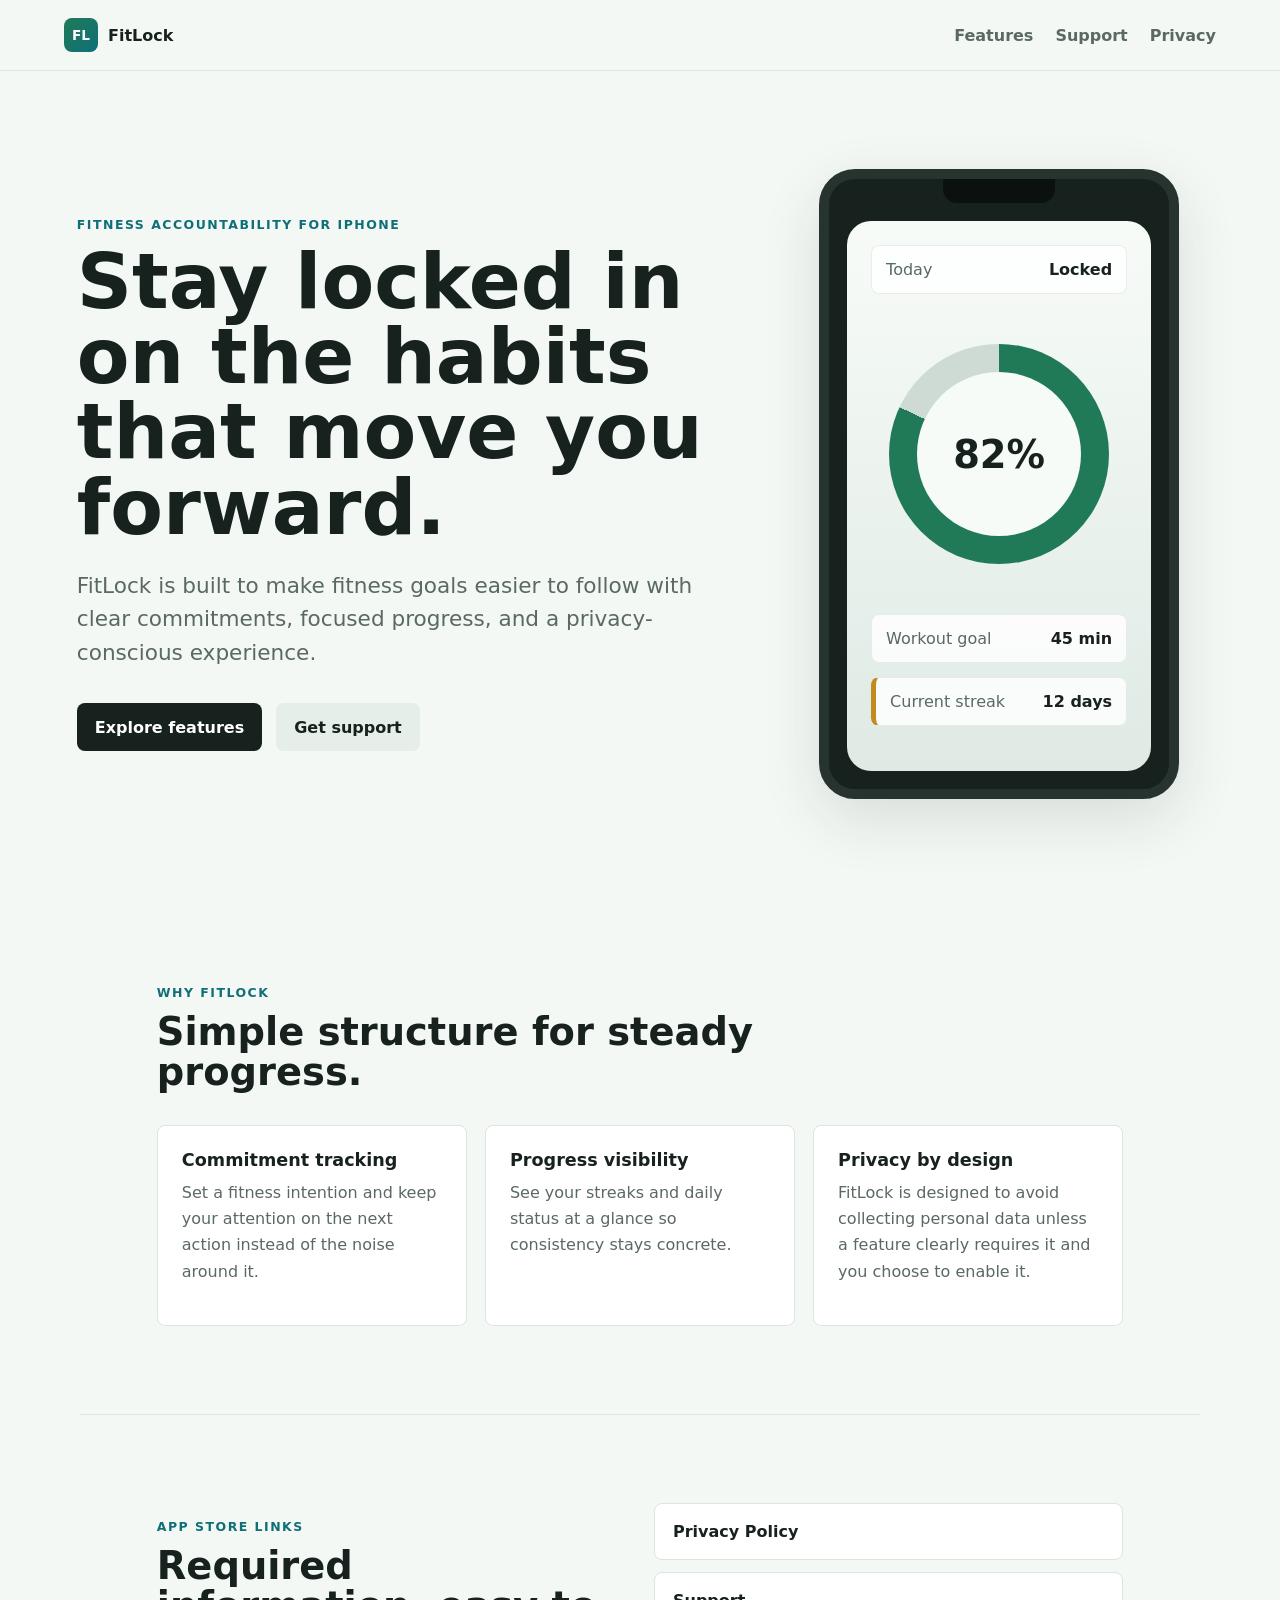
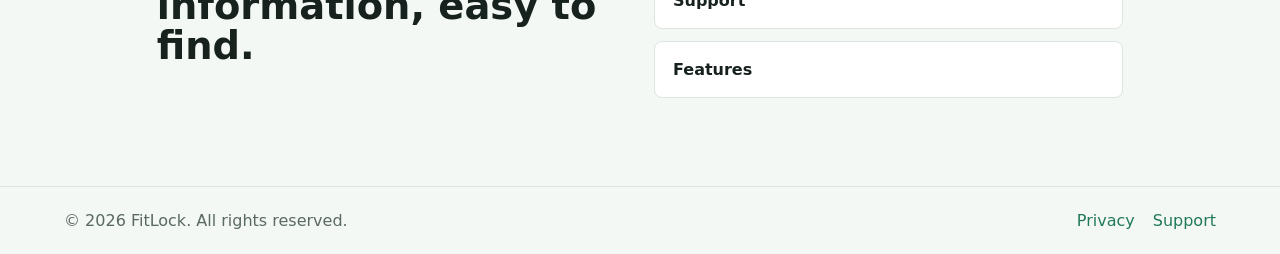
==== index.html @ aa61c19c "Initial commit" ====
<!doctype html>
<html lang="en">
  <head>
    <meta charset="utf-8">
    <meta name="viewport" content="width=device-width, initial-scale=1">
    <title>FitLock</title>
    <meta name="description" content="FitLock helps you stay consistent with simple fitness-focused accountability tools.">
    <link rel="stylesheet" href="styles.css">
  </head>
  <body>
    <header class="site-header">
      <a class="brand" href="index.html" aria-label="FitLock home">
        <span class="brand-mark" aria-hidden="true">FL</span>
        <span>FitLock</span>
      </a>
      <nav aria-label="Primary navigation">
        <a href="features.html">Features</a>
        <a href="support.html">Support</a>
        <a href="privacy.html">Privacy</a>
      </nav>
    </header>

    <main>
      <section class="hero">
        <div class="hero-copy">
          <p class="eyebrow">Fitness accountability for iPhone</p>
          <h1>Stay locked in on the habits that move you forward.</h1>
          <p class="lead">FitLock is built to make fitness goals easier to follow with clear commitments, focused progress, and a privacy-conscious experience.</p>
          <div class="actions">
            <a class="button primary" href="features.html">Explore features</a>
            <a class="button secondary" href="support.html">Get support</a>
          </div>
        </div>
        <div class="phone-preview" aria-label="FitLock app preview">
          <div class="phone-top"></div>
          <div class="preview-screen">
            <div class="metric-row">
              <span>Today</span>
              <strong>Locked</strong>
            </div>
            <div class="ring" aria-hidden="true">
              <span>82%</span>
            </div>
            <div class="mini-card">
              <span>Workout goal</span>
              <strong>45 min</strong>
            </div>
            <div class="mini-card accent">
              <span>Current streak</span>
              <strong>12 days</strong>
            </div>
          </div>
        </div>
      </section>

      <section class="section">
        <div class="section-heading">
          <p class="eyebrow">Why FitLock</p>
          <h2>Simple structure for steady progress.</h2>
        </div>
        <div class="feature-grid">
          <article class="card">
            <h3>Commitment tracking</h3>
            <p>Set a fitness intention and keep your attention on the next action instead of the noise around it.</p>
          </article>
          <article class="card">
            <h3>Progress visibility</h3>
            <p>See your streaks and daily status at a glance so consistency stays concrete.</p>
          </article>
          <article class="card">
            <h3>Privacy by design</h3>
            <p>FitLock is designed to avoid collecting personal data unless a feature clearly requires it and you choose to enable it.</p>
          </article>
        </div>
      </section>

      <section class="section split">
        <div>
          <p class="eyebrow">App Store links</p>
          <h2>Required information, easy to find.</h2>
        </div>
        <div class="link-list">
          <a href="privacy.html">Privacy Policy</a>
          <a href="support.html">Support</a>
          <a href="features.html">Features</a>
        </div>
      </section>
    </main>

    <footer class="site-footer">
      <p>&copy; 2026 FitLock. All rights reserved.</p>
      <div>
        <a href="privacy.html">Privacy</a>
        <a href="support.html">Support</a>
      </div>
    </footer>
  </body>
</html>
---- styles.css ----
:root {
  color-scheme: light;
  --ink: #17211d;
  --muted: #5a6962;
  --line: #dce5df;
  --panel: #ffffff;
  --wash: #f4f8f5;
  --green: #217a57;
  --teal: #0f6f78;
  --gold: #c58a1d;
  --shadow: 0 20px 60px rgba(23, 33, 29, 0.12);
}

* {
  box-sizing: border-box;
}

html {
  font-family: Inter, ui-sans-serif, system-ui, -apple-system, BlinkMacSystemFont, "Segoe UI", sans-serif;
  background: var(--wash);
  color: var(--ink);
}

body {
  margin: 0;
  min-height: 100vh;
}

a {
  color: var(--green);
  text-decoration: none;
}

a:hover {
  text-decoration: underline;
}

.site-header {
  align-items: center;
  background: rgba(244, 248, 245, 0.92);
  backdrop-filter: blur(14px);
  border-bottom: 1px solid var(--line);
  display: flex;
  justify-content: space-between;
  padding: 18px clamp(18px, 5vw, 64px);
  position: sticky;
  top: 0;
  z-index: 10;
}

.brand {
  align-items: center;
  color: var(--ink);
  display: inline-flex;
  font-weight: 800;
  gap: 10px;
  letter-spacing: 0;
}

.brand:hover {
  text-decoration: none;
}

.brand-mark {
  align-items: center;
  background: linear-gradient(135deg, var(--green), var(--teal));
  border-radius: 8px;
  color: #fff;
  display: inline-flex;
  font-size: 0.85rem;
  height: 34px;
  justify-content: center;
  width: 34px;
}

nav {
  display: flex;
  flex-wrap: wrap;
  gap: 8px 22px;
  justify-content: flex-end;
}

nav a {
  color: var(--muted);
  font-weight: 650;
}

nav a[aria-current="page"],
nav a:hover {
  color: var(--ink);
}

.hero {
  align-items: center;
  display: grid;
  gap: clamp(36px, 6vw, 84px);
  grid-template-columns: minmax(0, 1.1fr) minmax(280px, 0.7fr);
  min-height: calc(100vh - 74px);
  padding: clamp(48px, 7vw, 92px) clamp(18px, 6vw, 80px);
}

.hero-copy,
.page-hero,
.section,
.legal-content,
.support-panel {
  margin: 0 auto;
  max-width: 1120px;
}

.eyebrow {
  color: var(--teal);
  font-size: 0.78rem;
  font-weight: 800;
  letter-spacing: 0.12em;
  margin: 0 0 12px;
  text-transform: uppercase;
}

h1,
h2,
h3,
p {
  margin-top: 0;
}

h1 {
  font-size: clamp(2.5rem, 6vw, 5.8rem);
  line-height: 0.98;
  margin-bottom: 24px;
  max-width: 780px;
}

h2 {
  font-size: clamp(1.7rem, 3vw, 2.8rem);
  line-height: 1.05;
  margin-bottom: 16px;
}

h3 {
  font-size: 1.1rem;
  margin-bottom: 10px;
}

.lead {
  color: var(--muted);
  font-size: clamp(1.08rem, 2vw, 1.35rem);
  line-height: 1.55;
  max-width: 680px;
}

.actions {
  display: flex;
  flex-wrap: wrap;
  gap: 14px;
  margin-top: 34px;
}

.button {
  align-items: center;
  border-radius: 8px;
  display: inline-flex;
  font-weight: 800;
  justify-content: center;
  min-height: 48px;
  padding: 12px 18px;
}

.button:hover {
  text-decoration: none;
}

.button.primary {
  background: var(--ink);
  color: #fff;
}

.button.secondary {
  background: #e5eee8;
  color: var(--ink);
}

.phone-preview {
  background: #17211d;
  border: 10px solid #27332e;
  border-radius: 36px;
  box-shadow: var(--shadow);
  justify-self: center;
  max-width: 360px;
  min-height: 620px;
  padding: 18px;
  width: min(100%, 360px);
}

.phone-top {
  background: #0b110f;
  border-radius: 0 0 14px 14px;
  height: 24px;
  margin: -18px auto 18px;
  width: 112px;
}

.preview-screen {
  background: linear-gradient(180deg, #f7fbf8, #dfeae5);
  border-radius: 24px;
  min-height: 550px;
  padding: 24px;
}

.metric-row,
.mini-card {
  align-items: center;
  background: rgba(255, 255, 255, 0.82);
  border: 1px solid rgba(23, 33, 29, 0.08);
  border-radius: 8px;
  display: flex;
  justify-content: space-between;
  padding: 14px;
}

.metric-row span,
.mini-card span {
  color: var(--muted);
}

.ring {
  align-items: center;
  background: conic-gradient(var(--green) 0 82%, #cddbd4 82% 100%);
  border-radius: 50%;
  display: flex;
  height: 220px;
  justify-content: center;
  margin: 50px auto;
  position: relative;
  width: 220px;
}

.ring::after {
  background: #f7fbf8;
  border-radius: 50%;
  content: "";
  inset: 28px;
  position: absolute;
}

.ring span {
  color: var(--ink);
  font-size: 2.4rem;
  font-weight: 900;
  position: relative;
  z-index: 1;
}

.mini-card {
  margin-top: 14px;
}

.mini-card.accent {
  border-left: 5px solid var(--gold);
}

.section {
  padding: clamp(44px, 7vw, 88px) clamp(18px, 6vw, 80px);
}

.section-heading {
  max-width: 680px;
}

.feature-grid,
.content-grid {
  display: grid;
  gap: 18px;
  grid-template-columns: repeat(3, minmax(0, 1fr));
  margin-top: 32px;
}

.content-grid {
  grid-template-columns: repeat(2, minmax(0, 1fr));
  margin: 36px auto 0;
  max-width: 1120px;
  padding: 0 clamp(18px, 6vw, 80px) clamp(56px, 8vw, 96px);
}

.card {
  background: var(--panel);
  border: 1px solid var(--line);
  border-radius: 8px;
  padding: 24px;
}

.card p,
.legal-content p,
.support-panel p {
  color: var(--muted);
  line-height: 1.65;
}

.split {
  align-items: center;
  border-top: 1px solid var(--line);
  display: grid;
  gap: 28px;
  grid-template-columns: 1fr 1fr;
}

.link-list {
  display: grid;
  gap: 12px;
}

.link-list a {
  background: #fff;
  border: 1px solid var(--line);
  border-radius: 8px;
  color: var(--ink);
  font-weight: 800;
  padding: 18px;
}

.page {
  padding-top: clamp(42px, 7vw, 82px);
}

.page-hero {
  padding: 0 clamp(18px, 6vw, 80px);
}

.page-hero h1 {
  font-size: clamp(2.3rem, 5vw, 4.8rem);
}

.support-panel {
  align-items: center;
  background: var(--panel);
  border: 1px solid var(--line);
  border-radius: 8px;
  display: flex;
  gap: 22px;
  justify-content: space-between;
  margin-top: 34px;
  padding: 28px;
  width: calc(100% - clamp(36px, 12vw, 160px));
}

.legal-content {
  background: var(--panel);
  border: 1px solid var(--line);
  border-radius: 8px;
  margin-top: 34px;
  padding: clamp(24px, 4vw, 46px);
  width: calc(100% - clamp(36px, 12vw, 160px));
}

.legal-content h2 {
  font-size: 1.35rem;
  margin-top: 30px;
}

.legal-content h2:first-child {
  margin-top: 0;
}

.not-found {
  min-height: 100vh;
  padding: clamp(28px, 6vw, 64px);
}

.site-footer {
  align-items: center;
  border-top: 1px solid var(--line);
  color: var(--muted);
  display: flex;
  flex-wrap: wrap;
  gap: 18px;
  justify-content: space-between;
  padding: 24px clamp(18px, 5vw, 64px);
}

.site-footer p {
  margin: 0;
}

.site-footer div {
  display: flex;
  gap: 18px;
}

@media (max-width: 820px) {
  .site-header {
    align-items: flex-start;
    flex-direction: column;
    gap: 14px;
  }

  nav {
    justify-content: flex-start;
  }

  .hero,
  .split,
  .feature-grid,
  .content-grid {
    grid-template-columns: 1fr;
  }

  .hero {
    min-height: auto;
  }

  .phone-preview {
    min-height: 520px;
  }

  .preview-screen {
    min-height: 450px;
  }

  .ring {
    height: 180px;
    margin: 34px auto;
    width: 180px;
  }

  .support-panel {
    align-items: flex-start;
    flex-direction: column;
  }
}

@media (max-width: 520px) {
  h1 {
    font-size: 2.45rem;
  }

  .button {
    width: 100%;
  }

  .phone-preview {
    border-width: 8px;
    border-radius: 28px;
    min-height: 470px;
  }

  .preview-screen {
    min-height: 400px;
    padding: 18px;
  }

  .ring {
    height: 150px;
    width: 150px;
  }

  .ring span {
    font-size: 1.8rem;
  }
}
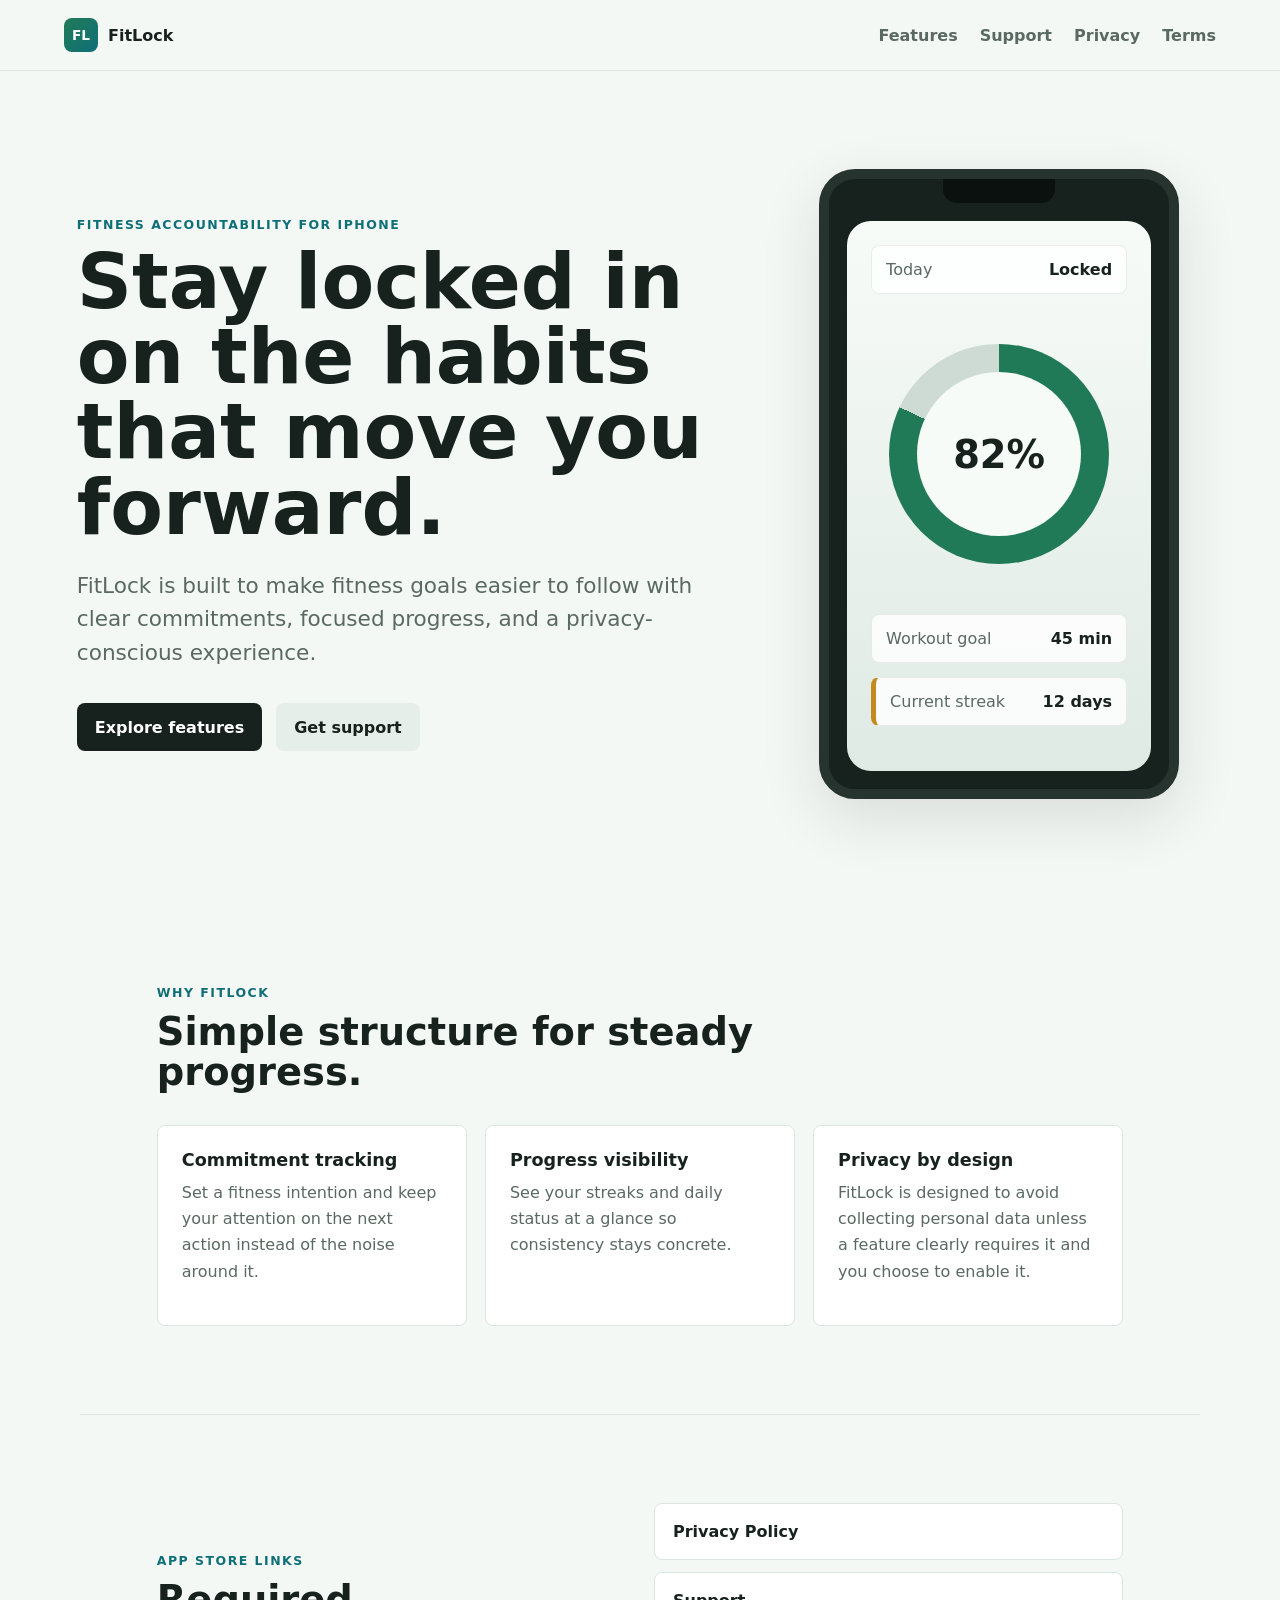
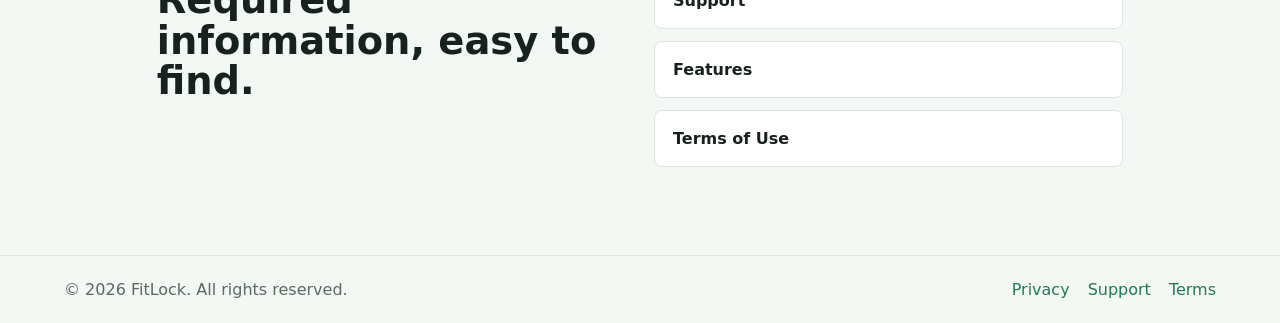
==== commit ffb78ad9: "eula" ====
--- a/index.html
+++ b/index.html
@@ -17,6 +17,7 @@
         <a href="features.html">Features</a>
         <a href="support.html">Support</a>
         <a href="privacy.html">Privacy</a>
+        <a href="terms.html">Terms</a>
       </nav>
     </header>
 
@@ -83,6 +84,7 @@
           <a href="privacy.html">Privacy Policy</a>
           <a href="support.html">Support</a>
           <a href="features.html">Features</a>
+          <a href="terms.html">Terms of Use</a>
         </div>
       </section>
     </main>
@@ -92,6 +94,7 @@
       <div>
         <a href="privacy.html">Privacy</a>
         <a href="support.html">Support</a>
+        <a href="terms.html">Terms</a>
       </div>
     </footer>
   </body>
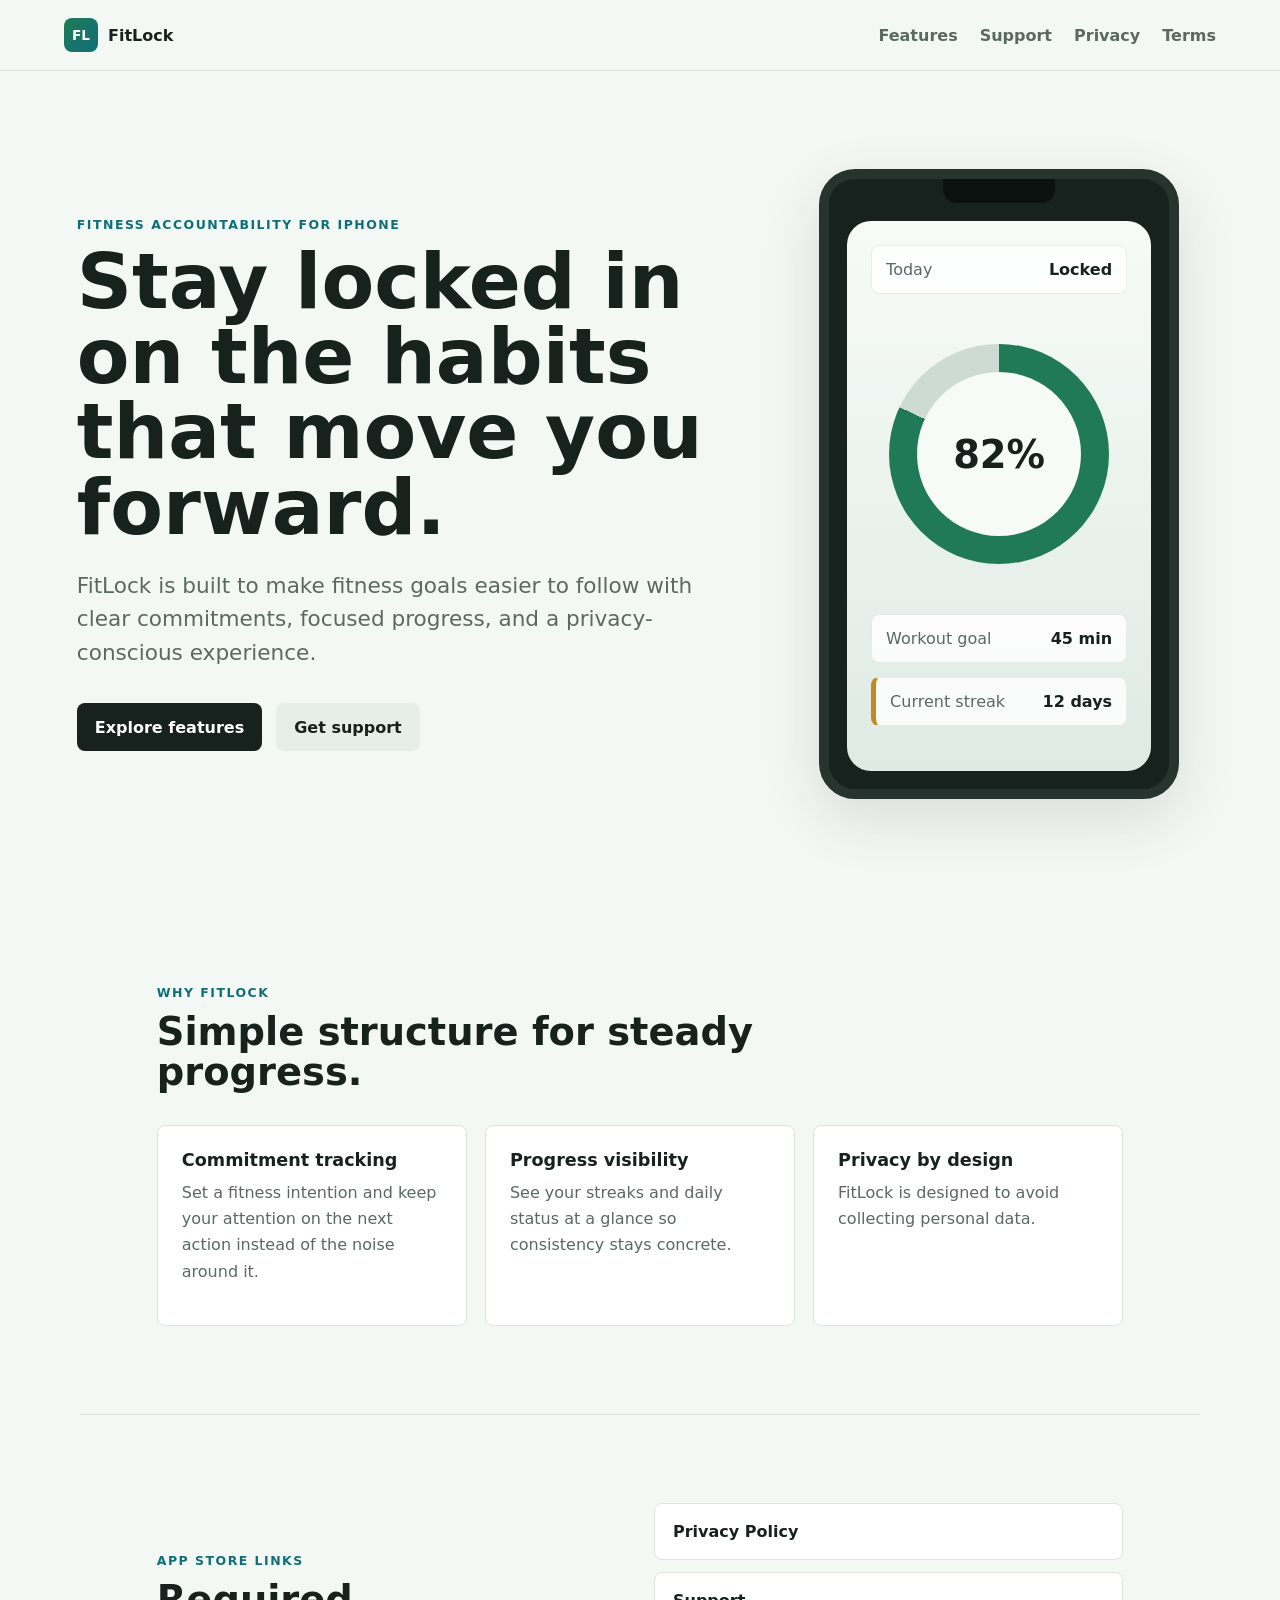
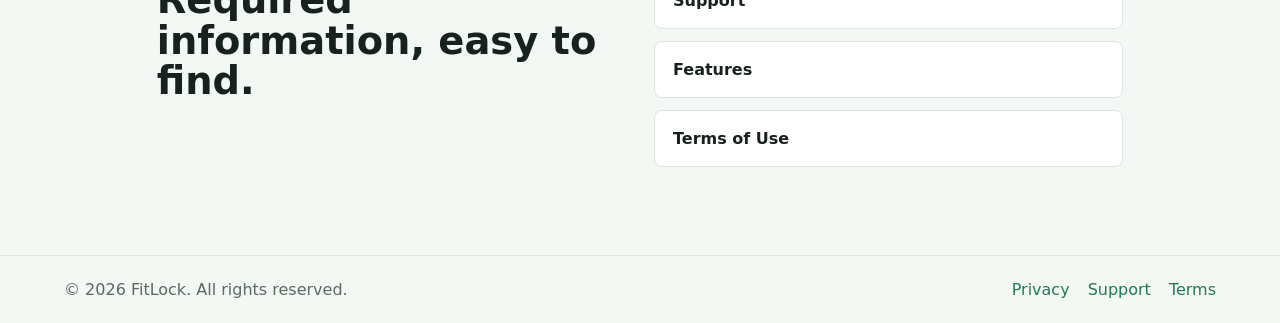
==== commit 12f8b50a: "Update index.html" ====
--- a/index.html
+++ b/index.html
@@ -70,7 +70,7 @@
           </article>
           <article class="card">
             <h3>Privacy by design</h3>
-            <p>FitLock is designed to avoid collecting personal data unless a feature clearly requires it and you choose to enable it.</p>
+            <p>FitLock is designed to avoid collecting personal data.</p>
           </article>
         </div>
       </section>
